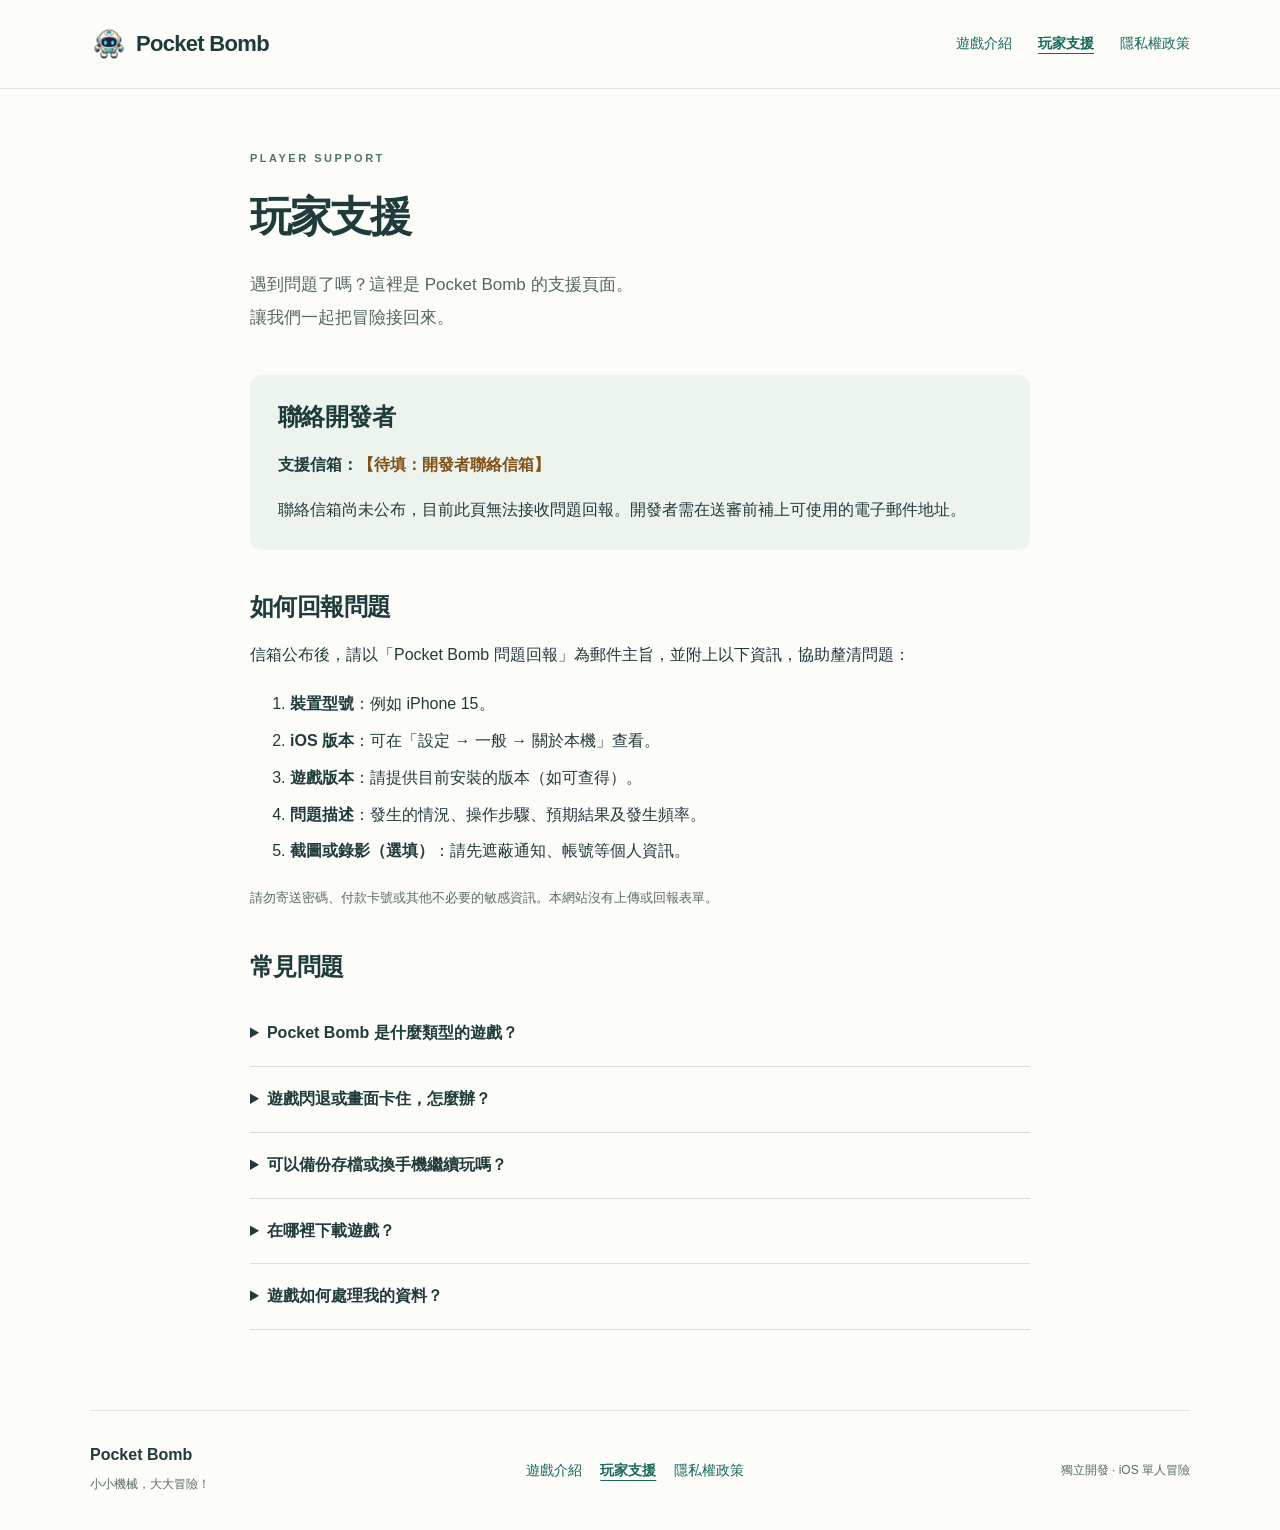
==== support.html @ 3d512acb "Add files via upload" ====
<!doctype html>
<html lang="zh-Hant"><head><meta charset="utf-8"><meta name="viewport" content="width=device-width, initial-scale=1"><title>玩家支援｜Pocket Bomb</title><meta name="description" content="Pocket Bomb 玩家支援：聯絡資訊、問題回報方式與常見問題。"><meta name="theme-color" content="#eef8f4"><meta property="og:title" content="玩家支援｜Pocket Bomb"><meta property="og:description" content="Pocket Bomb 玩家支援：聯絡資訊、問題回報方式與常見問題。"><meta property="og:type" content="website"><meta property="og:locale" content="zh_TW"><link rel="icon" href="assets/images/robot.png"><link rel="stylesheet" href="assets/style.css"><script src="assets/site.js" defer></script></head>
<body><a class="skip" href="#main">跳至主要內容</a><header class="header"><div class="wrap header-inner"><a class="brand" href="index.html"><img src="assets/images/robot.png" alt="" width="38" height="38">Pocket Bomb</a><nav aria-label="主要導覽"><a href="index.html">遊戲介紹</a><a href="support.html" aria-current="page">玩家支援</a><a href="privacy.html">隱私權政策</a></nav></div></header><main id="main"><div class="wrap document"><p class="eyebrow">PLAYER SUPPORT</p><h1>玩家支援</h1><p class="lead">遇到問題了嗎？這裡是 Pocket Bomb 的支援頁面。<br>讓我們一起把冒險接回來。</p><section class="contact"><h2>聯絡開發者</h2><p><strong>支援信箱：<span class="pending">【待填：開發者聯絡信箱】</span></strong></p><p>聯絡信箱尚未公布，目前此頁無法接收問題回報。開發者需在送審前補上可使用的電子郵件地址。</p></section><section><h2>如何回報問題</h2><p>信箱公布後，請以「Pocket Bomb 問題回報」為郵件主旨，並附上以下資訊，協助釐清問題：</p><ol><li><strong>裝置型號</strong>：例如 iPhone 15。</li><li><strong>iOS 版本</strong>：可在「設定 → 一般 → 關於本機」查看。</li><li><strong>遊戲版本</strong>：請提供目前安裝的版本（如可查得）。</li><li><strong>問題描述</strong>：發生的情況、操作步驟、預期結果及發生頻率。</li><li><strong>截圖或錄影（選填）</strong>：請先遮蔽通知、帳號等個人資訊。</li></ol><p class="fine">請勿寄送密碼、付款卡號或其他不必要的敏感資訊。本網站沒有上傳或回報表單。</p></section><section><h2>常見問題</h2><details><summary>Pocket Bomb 是什麼類型的遊戲？</summary><p>這是一款 iOS 單人冒險遊戲，結合炸彈爆破、Roguelike 隨機迷宮、零件收集、機器人養成與永久成長。</p></details><details><summary>遊戲閃退或畫面卡住，怎麼辦？</summary><p>可先關閉並重新開啟遊戲，或重新啟動裝置。若仍發生，請記錄裝置型號、iOS 與遊戲版本，以及重現問題的步驟，待支援信箱公布後回報。存檔備份方式尚未確認，請先不要刪除遊戲。</p></details><details><summary>可以備份存檔或換手機繼續玩嗎？</summary><p>存檔儲存、備份與跨裝置轉移方式仍需開發者確認；目前不保證可恢復或轉移。請在刪除遊戲或更換裝置前，先確認正式說明。</p></details><details><summary>在哪裡下載遊戲？</summary><p>App Store 下載連結確認後，將公布於<a href="index.html">遊戲介紹首頁</a>。</p></details><details><summary>遊戲如何處理我的資料？</summary><p>請參閱<a href="privacy.html">隱私權政策</a>。尚未確認的資料處理行為已在頁面標示。</p></details></section></div></main><footer class="wrap footer"><div><strong>Pocket Bomb</strong><p>小小機械，大大冒險！</p></div><nav aria-label="頁尾導覽"><a href="index.html">遊戲介紹</a><a href="support.html" aria-current="page">玩家支援</a><a href="privacy.html">隱私權政策</a></nav><small>獨立開發 · iOS 單人冒險</small></footer></body></html>
---- assets/style.css ----
*{box-sizing:border-box}html{color-scheme:light}body{margin:0;background:#fcfcf8;color:#203b3b;font:16px/1.8 -apple-system,BlinkMacSystemFont,"Segoe UI","PingFang TC","Noto Sans TC",sans-serif}a{color:#17665b;text-underline-offset:5px}a:hover{color:#0a453d}a:focus-visible,summary:focus-visible{outline:3px solid #b56a23;outline-offset:5px}.wrap{width:min(1100px,calc(100% - 48px));margin-inline:auto}.header{border-bottom:1px solid #dfe7df;background:#fcfcf8}.header-inner{display:flex;justify-content:space-between;align-items:center;min-height:88px;gap:20px}.brand{display:flex;align-items:center;gap:8px;font-size:22px;font-weight:850;letter-spacing:-.7px;text-decoration:none;color:#203b3b}.brand img{object-fit:contain}.brand-dot{font-size:10px;align-self:flex-start;margin-top:21px}nav{display:flex;gap:26px;flex-wrap:wrap}nav a{font-size:14px;text-decoration:none;padding:8px 0}nav a[aria-current]{font-weight:700;text-decoration:underline}.skip{position:absolute;top:-100px;background:white;padding:12px;z-index:5}.skip:focus{top:0}.hero{display:grid;grid-template-columns:1.15fr 1fr;align-items:center;gap:50px;padding-block:68px 74px}.eyebrow{font-size:11px;font-weight:800;letter-spacing:2.5px;color:#4d756b;margin:0 0 22px}h1,h2,h3,p{overflow-wrap:anywhere}h1{font-size:clamp(38px,5vw,60px);line-height:1.25;letter-spacing:-2px;margin:0 0 25px}h1 span{color:#25806f}h2{font-size:28px;line-height:1.4;letter-spacing:-.6px;margin:0 0 18px}h3{font-size:19px;margin:8px 0}p{margin:0 0 16px}.intro{font-size:22px;font-weight:650}.lead{color:#526763;font-size:17px;line-height:1.95}.actions{display:flex;align-items:center;gap:24px;flex-wrap:wrap;margin-top:30px}.button{display:inline-block;border-radius:9px;background:#234d44;color:white;text-decoration:none;padding:13px 20px;font-size:14px;font-weight:650}.button:hover{background:#173c34;color:white}.unavailable{background:#e2e9e2;color:#4b6057}.text-link{font-size:14px;font-weight:650}.fine{font-size:13px;color:#596c66;margin-top:12px}.hero-art{position:relative;margin:0;background:#e7f3ed;border-radius:48% 48% 24px 24px;text-align:center;padding:32px 15px 24px}.hero-art img{display:block;width:100%;height:auto;filter:drop-shadow(0 20px 10px #203b3b18)}.art-label{font-size:9px;letter-spacing:2px;color:#476b60}.hero-art figcaption{font-size:13px;color:#476b60}.features-section{background:#f0f4ec;padding:54px 0}.features{display:grid;grid-template-columns:repeat(3,1fr);gap:32px 45px;margin-top:32px}.features article{border-top:1px solid #cbd9cd;padding-top:16px}.number{color:#477368;font:12px monospace}.features p{font-size:15px;color:#526763;margin:0}.section{padding-block:62px}.section-heading{display:flex;justify-content:space-between;align-items:end;gap:20px}.section-heading p:not(.eyebrow){font-size:14px;color:#596c66}.screens{display:grid;grid-template-columns:repeat(3,1fr);gap:22px;margin-top:22px}.screen{margin:0}.screen>div{aspect-ratio:4/3;border:1px dashed #acbfb4;border-radius:14px;background:#f1f4ef;display:flex;flex-direction:column;justify-content:center;align-items:center;color:#64796e}.screen span{font-size:25px;font-weight:300}.screen p{font-size:13px;margin:4px}.screen figcaption{font-size:14px;padding-top:12px}.support-banner{display:flex;align-items:center;justify-content:space-between;gap:24px;background:#e5f0e8;padding:30px 34px;border-radius:16px;margin-bottom:60px}.support-banner h2{font-size:23px;margin-bottom:8px}.support-banner p{margin:0;font-size:14px}.footer{border-top:1px solid #dfe7df;padding-block:30px;display:flex;justify-content:space-between;align-items:center;gap:24px}.footer p,.footer small{font-size:12px;color:#596c66;margin:4px 0}.footer nav{gap:18px}.document{max-width:780px;padding-block:60px 80px}.document h1{font-size:42px}.document h2{font-size:24px}.document section{margin-top:40px}.contact,.notice{padding:25px 28px;background:#edf4ed;border-radius:12px}.notice{background:#fff3d9;border-left:4px solid #b68325;margin-top:28px}.notice p:last-child,.contact p:last-child{margin-bottom:0}.pending{color:#805019}li{padding:4px 0}details{border-bottom:1px solid #d7e1d7;padding:18px 0}summary{cursor:pointer;font-weight:650;padding-right:10px}details p{margin:14px 0 0;color:#526763}@media(max-width:760px){.wrap{width:calc(100% - 36px)}.header-inner{flex-direction:column;gap:4px;padding-block:15px}.brand-dot{margin-top:10px}nav{gap:23px}.hero{grid-template-columns:1fr;gap:32px;padding-block:40px}.hero-art{max-width:380px;width:100%;justify-self:center}.hero h1{font-size:43px}.features{grid-template-columns:repeat(2,1fr);gap:28px 22px}.section-heading,.support-banner,.footer{align-items:flex-start;flex-direction:column}.screens{gap:12px}.screen p{font-size:11px;text-align:center}.screen figcaption{font-size:12px}.section{padding-block:40px}.document{padding-block:40px 55px}.document h1{font-size:36px}.contact,.notice{padding:20px}.footer{gap:16px}.support-banner{padding:24px}.eyebrow{letter-spacing:1.8px}}@media(max-width:380px){.features{grid-template-columns:1fr}.screens{grid-template-columns:1fr}.screen>div{aspect-ratio:16/9}nav{gap:18px}}
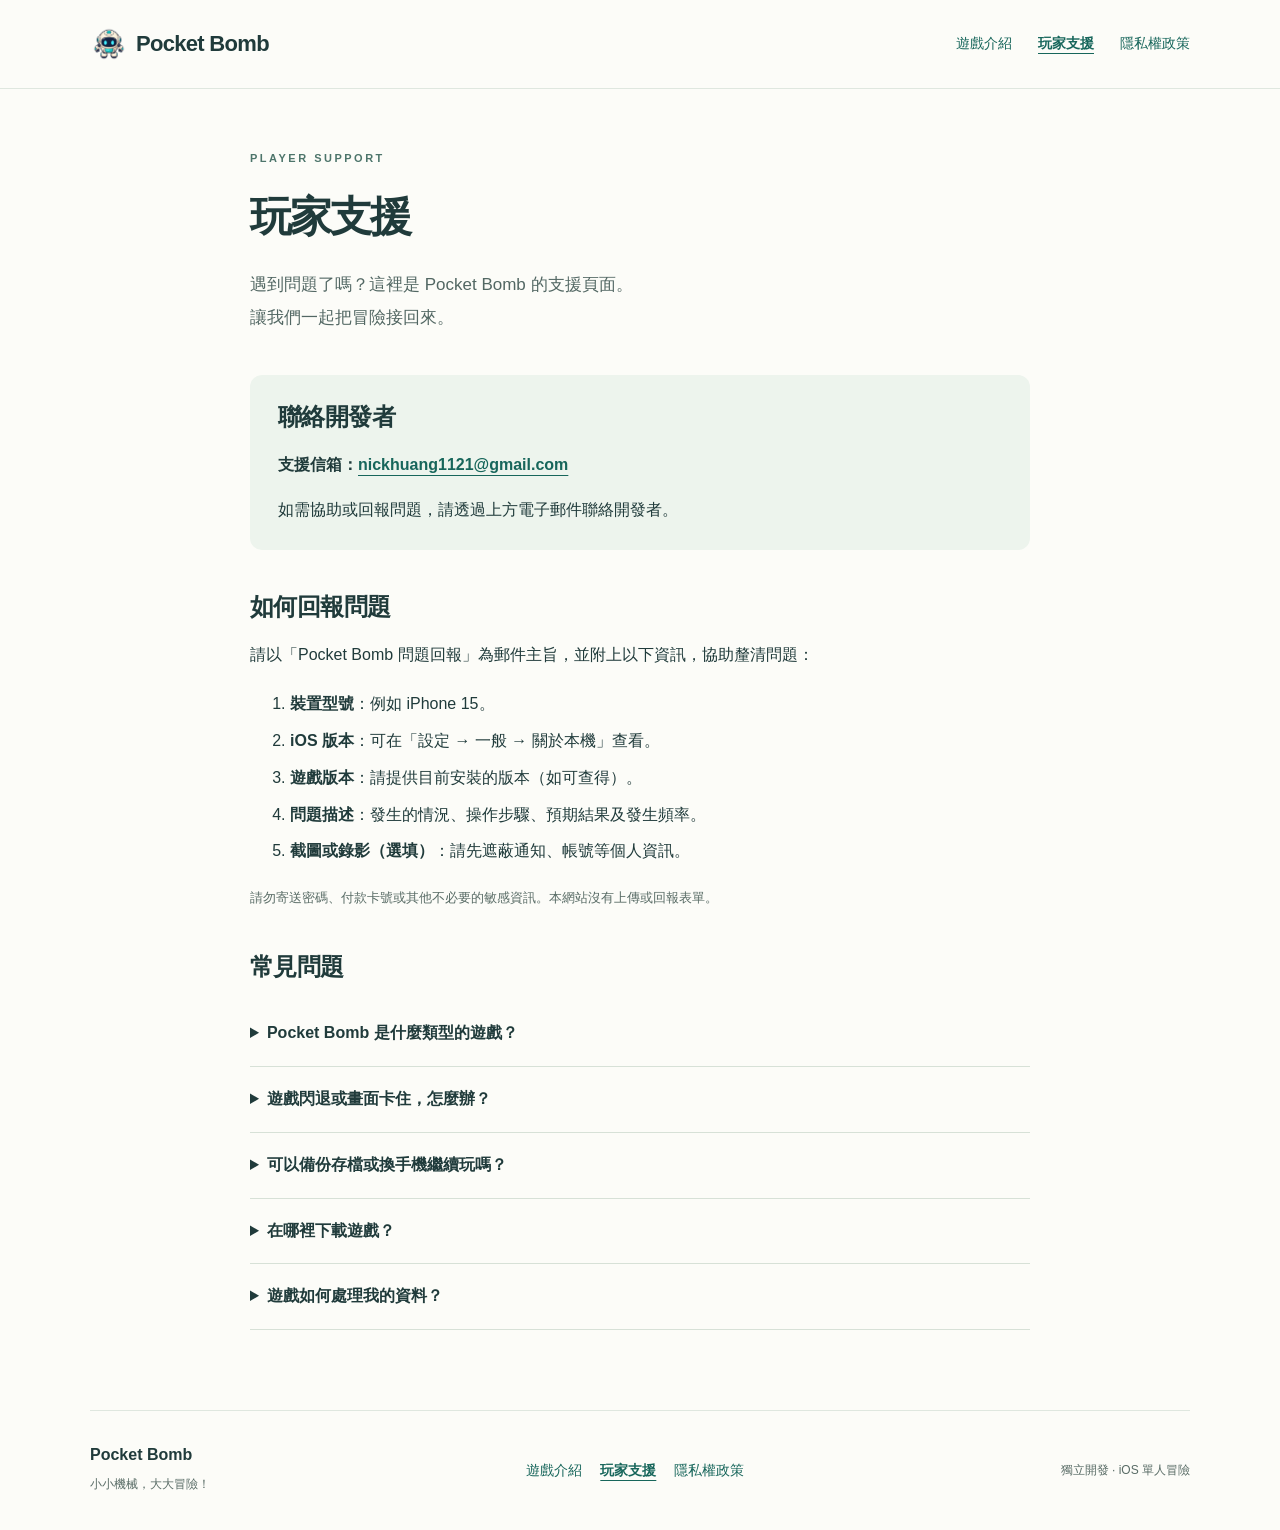
==== commit b51ba665: "Add files via upload" ====
--- a/support.html
+++ b/support.html
@@ -1,3 +1,3 @@
 <!doctype html>
 <html lang="zh-Hant"><head><meta charset="utf-8"><meta name="viewport" content="width=device-width, initial-scale=1"><title>玩家支援｜Pocket Bomb</title><meta name="description" content="Pocket Bomb 玩家支援：聯絡資訊、問題回報方式與常見問題。"><meta name="theme-color" content="#eef8f4"><meta property="og:title" content="玩家支援｜Pocket Bomb"><meta property="og:description" content="Pocket Bomb 玩家支援：聯絡資訊、問題回報方式與常見問題。"><meta property="og:type" content="website"><meta property="og:locale" content="zh_TW"><link rel="icon" href="assets/images/robot.png"><link rel="stylesheet" href="assets/style.css"><script src="assets/site.js" defer></script></head>
-<body><a class="skip" href="#main">跳至主要內容</a><header class="header"><div class="wrap header-inner"><a class="brand" href="index.html"><img src="assets/images/robot.png" alt="" width="38" height="38">Pocket Bomb</a><nav aria-label="主要導覽"><a href="index.html">遊戲介紹</a><a href="support.html" aria-current="page">玩家支援</a><a href="privacy.html">隱私權政策</a></nav></div></header><main id="main"><div class="wrap document"><p class="eyebrow">PLAYER SUPPORT</p><h1>玩家支援</h1><p class="lead">遇到問題了嗎？這裡是 Pocket Bomb 的支援頁面。<br>讓我們一起把冒險接回來。</p><section class="contact"><h2>聯絡開發者</h2><p><strong>支援信箱：<span class="pending">【待填：開發者聯絡信箱】</span></strong></p><p>聯絡信箱尚未公布，目前此頁無法接收問題回報。開發者需在送審前補上可使用的電子郵件地址。</p></section><section><h2>如何回報問題</h2><p>信箱公布後，請以「Pocket Bomb 問題回報」為郵件主旨，並附上以下資訊，協助釐清問題：</p><ol><li><strong>裝置型號</strong>：例如 iPhone 15。</li><li><strong>iOS 版本</strong>：可在「設定 → 一般 → 關於本機」查看。</li><li><strong>遊戲版本</strong>：請提供目前安裝的版本（如可查得）。</li><li><strong>問題描述</strong>：發生的情況、操作步驟、預期結果及發生頻率。</li><li><strong>截圖或錄影（選填）</strong>：請先遮蔽通知、帳號等個人資訊。</li></ol><p class="fine">請勿寄送密碼、付款卡號或其他不必要的敏感資訊。本網站沒有上傳或回報表單。</p></section><section><h2>常見問題</h2><details><summary>Pocket Bomb 是什麼類型的遊戲？</summary><p>這是一款 iOS 單人冒險遊戲，結合炸彈爆破、Roguelike 隨機迷宮、零件收集、機器人養成與永久成長。</p></details><details><summary>遊戲閃退或畫面卡住，怎麼辦？</summary><p>可先關閉並重新開啟遊戲，或重新啟動裝置。若仍發生，請記錄裝置型號、iOS 與遊戲版本，以及重現問題的步驟，待支援信箱公布後回報。存檔備份方式尚未確認，請先不要刪除遊戲。</p></details><details><summary>可以備份存檔或換手機繼續玩嗎？</summary><p>存檔儲存、備份與跨裝置轉移方式仍需開發者確認；目前不保證可恢復或轉移。請在刪除遊戲或更換裝置前，先確認正式說明。</p></details><details><summary>在哪裡下載遊戲？</summary><p>App Store 下載連結確認後，將公布於<a href="index.html">遊戲介紹首頁</a>。</p></details><details><summary>遊戲如何處理我的資料？</summary><p>請參閱<a href="privacy.html">隱私權政策</a>。尚未確認的資料處理行為已在頁面標示。</p></details></section></div></main><footer class="wrap footer"><div><strong>Pocket Bomb</strong><p>小小機械，大大冒險！</p></div><nav aria-label="頁尾導覽"><a href="index.html">遊戲介紹</a><a href="support.html" aria-current="page">玩家支援</a><a href="privacy.html">隱私權政策</a></nav><small>獨立開發 · iOS 單人冒險</small></footer></body></html>+<body><a class="skip" href="#main">跳至主要內容</a><header class="header"><div class="wrap header-inner"><a class="brand" href="index.html"><img src="assets/images/robot.png" alt="" width="38" height="38">Pocket Bomb</a><nav aria-label="主要導覽"><a href="index.html">遊戲介紹</a><a href="support.html" aria-current="page">玩家支援</a><a href="privacy.html">隱私權政策</a></nav></div></header><main id="main"><div class="wrap document"><p class="eyebrow">PLAYER SUPPORT</p><h1>玩家支援</h1><p class="lead">遇到問題了嗎？這裡是 Pocket Bomb 的支援頁面。<br>讓我們一起把冒險接回來。</p><section class="contact"><h2>聯絡開發者</h2><p><strong>支援信箱：<a href="mailto:nickhuang1121@gmail.com">nickhuang1121@gmail.com</a></strong></p><p>如需協助或回報問題，請透過上方電子郵件聯絡開發者。</p></section><section><h2>如何回報問題</h2><p>請以「Pocket Bomb 問題回報」為郵件主旨，並附上以下資訊，協助釐清問題：</p><ol><li><strong>裝置型號</strong>：例如 iPhone 15。</li><li><strong>iOS 版本</strong>：可在「設定 → 一般 → 關於本機」查看。</li><li><strong>遊戲版本</strong>：請提供目前安裝的版本（如可查得）。</li><li><strong>問題描述</strong>：發生的情況、操作步驟、預期結果及發生頻率。</li><li><strong>截圖或錄影（選填）</strong>：請先遮蔽通知、帳號等個人資訊。</li></ol><p class="fine">請勿寄送密碼、付款卡號或其他不必要的敏感資訊。本網站沒有上傳或回報表單。</p></section><section><h2>常見問題</h2><details><summary>Pocket Bomb 是什麼類型的遊戲？</summary><p>這是一款 iOS 單人冒險遊戲，結合炸彈爆破、Roguelike 隨機迷宮、零件收集、機器人養成與永久成長。</p></details><details><summary>遊戲閃退或畫面卡住，怎麼辦？</summary><p>可先關閉並重新開啟遊戲，或重新啟動裝置。若仍發生，請記錄裝置型號、iOS 與遊戲版本，以及重現問題的步驟，透過支援信箱回報。存檔備份方式尚未確認，請先不要刪除遊戲。</p></details><details><summary>可以備份存檔或換手機繼續玩嗎？</summary><p>遊戲資料僅儲存在你的裝置中，不會主動上傳至開發者伺服器。備份與跨裝置轉移方式尚未確認，目前不保證可恢復或轉移。請在刪除遊戲或更換裝置前，先確認正式說明。</p></details><details><summary>在哪裡下載遊戲？</summary><p>App Store 下載連結確認後，將公布於<a href="index.html">遊戲介紹首頁</a>。</p></details><details><summary>遊戲如何處理我的資料？</summary><p>請參閱<a href="privacy.html">隱私權政策</a>。其中說明了遊戲的資料處理與裝置內儲存方式。</p></details></section></div></main><footer class="wrap footer"><div><strong>Pocket Bomb</strong><p>小小機械，大大冒險！</p></div><nav aria-label="頁尾導覽"><a href="index.html">遊戲介紹</a><a href="support.html" aria-current="page">玩家支援</a><a href="privacy.html">隱私權政策</a></nav><small>獨立開發 · iOS 單人冒險</small></footer></body></html>
